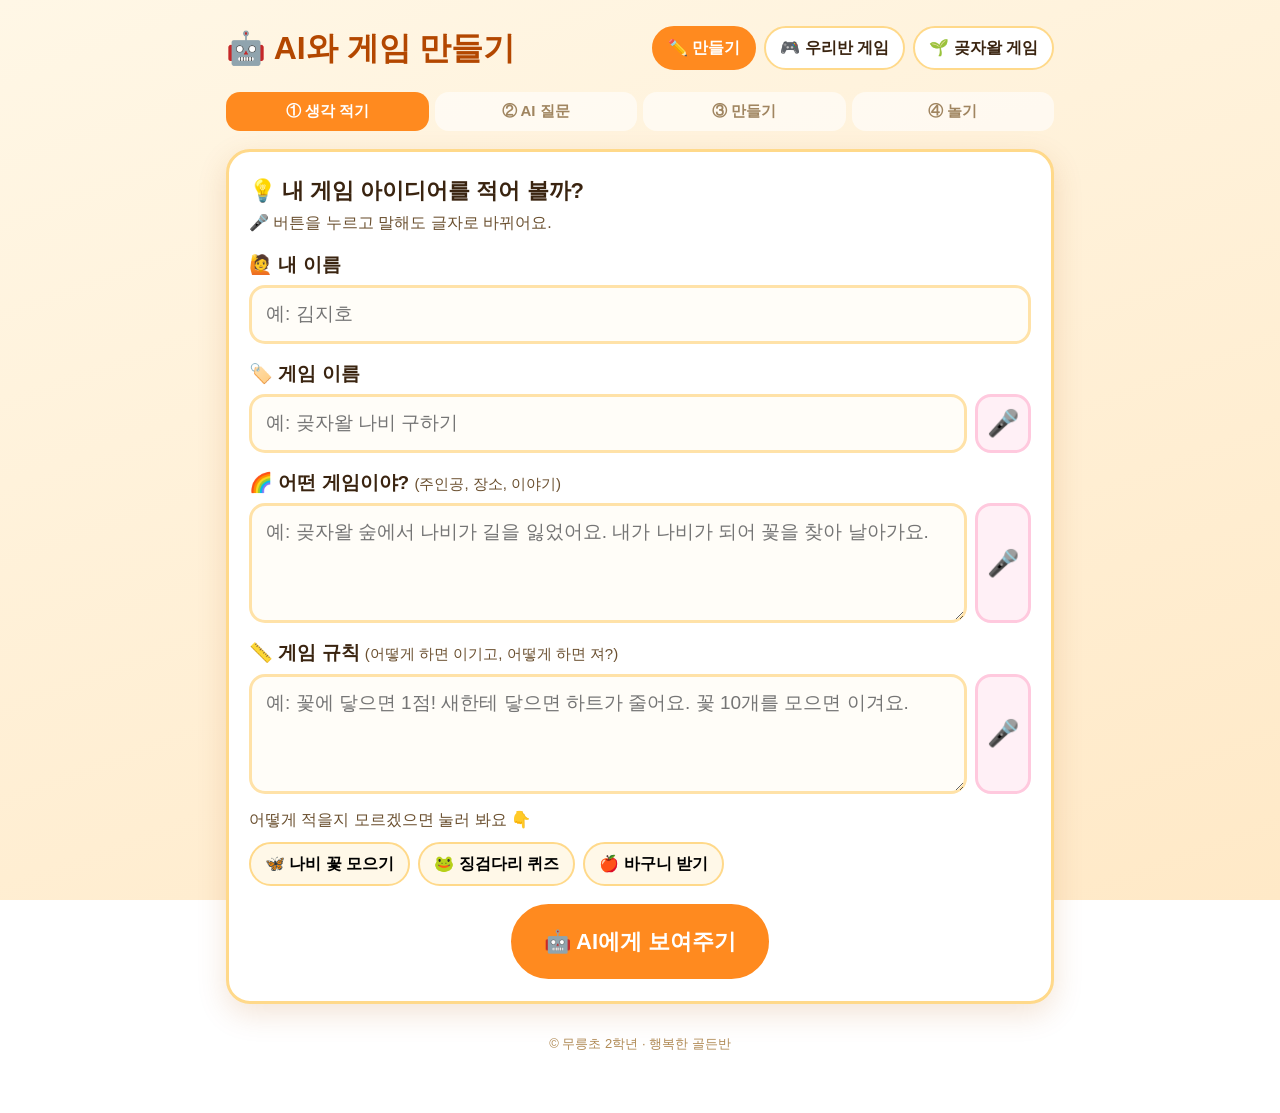
==== game-maker/index.html @ 85fe9eaf "AI와 게임 만들기 사이트 추가 아이들이 컨셉과 규칙을 적으면 AI가 질문하고, 대답을 반영해 HTML 게임을 만들어 주는 페이지. - game-maker/: 만들기(음성 입력, " ====
<!DOCTYPE html>
<html lang="ko">
<head>
<meta charset="UTF-8" />
<meta name="viewport" content="width=device-width, initial-scale=1.0" />
<title>AI와 게임 만들기</title>
<link rel="stylesheet" href="style.css" />
</head>
<body>
<div class="wrap">
  <div class="topbar">
    <a class="brand" href="./">🤖 AI와 게임 만들기</a>
    <nav class="nav">
      <a class="on" href="./">✏️ 만들기</a>
      <a href="gallery.html">🎮 우리반 게임</a>
      <a href="../">🌱 곶자왈 게임</a>
    </nav>
  </div>

  <div class="steps">
    <div class="s on" data-step="1">① 생각 적기</div>
    <div class="s" data-step="2">② AI 질문</div>
    <div class="s" data-step="3">③ 만들기</div>
    <div class="s" data-step="4">④ 놀기</div>
  </div>

  <!-- ① 아이디어 -->
  <section id="step1">
    <div class="card">
      <h2>💡 내 게임 아이디어를 적어 볼까?</h2>
      <p class="hint">🎤 버튼을 누르고 말해도 글자로 바뀌어요.</p>

      <div class="field">
        <label for="author">🙋 내 이름</label>
        <div class="inrow"><input type="text" id="author" maxlength="20" placeholder="예: 김지호" autocomplete="off" /></div>
      </div>
      <div class="field">
        <label for="title">🏷️ 게임 이름</label>
        <div class="inrow">
          <input type="text" id="title" maxlength="40" placeholder="예: 곶자왈 나비 구하기" autocomplete="off" />
          <button class="mic" data-for="title" aria-label="말로 적기">🎤</button>
        </div>
      </div>
      <div class="field">
        <label for="concept">🌈 어떤 게임이야? <span class="sub">(주인공, 장소, 이야기)</span></label>
        <div class="inrow">
          <textarea id="concept" maxlength="1200" placeholder="예: 곶자왈 숲에서 나비가 길을 잃었어요. 내가 나비가 되어 꽃을 찾아 날아가요."></textarea>
          <button class="mic" data-for="concept" aria-label="말로 적기">🎤</button>
        </div>
      </div>
      <div class="field">
        <label for="rules">📏 게임 규칙 <span class="sub">(어떻게 하면 이기고, 어떻게 하면 져?)</span></label>
        <div class="inrow">
          <textarea id="rules" maxlength="1200" placeholder="예: 꽃에 닿으면 1점! 새한테 닿으면 하트가 줄어요. 꽃 10개를 모으면 이겨요."></textarea>
          <button class="mic" data-for="rules" aria-label="말로 적기">🎤</button>
        </div>
      </div>

      <p class="hint" style="margin-top:14px">어떻게 적을지 모르겠으면 눌러 봐요 👇</p>
      <div class="chips" id="examples"></div>

      <div id="err1" class="err hidden"></div>
      <div class="btns center">
        <button class="btn primary big" id="toQuestions">🤖 AI에게 보여주기</button>
      </div>
    </div>
  </section>

  <!-- ② AI 질문 -->
  <section id="step2" class="hidden">
    <div class="card" id="qLoading">
      <div class="making">
        <span class="emoji">🤔</span>
        <div class="msg">AI가 네 게임을 읽고 있어요…</div>
        <p class="hint">궁금한 걸 물어볼 거예요</p>
      </div>
    </div>
    <div class="card hidden" id="qBox">
      <div class="summary"><span class="bot">🤖</span><div id="summary"></div></div>
      <p class="hint">더 멋진 게임을 만들려고 AI가 궁금한 게 있대요. 골라 주거나 직접 적어 줘!</p>
      <div id="questions"></div>
      <div id="err2" class="err hidden"></div>
      <div class="btns">
        <button class="btn" id="back1">⬅️ 다시 적기</button>
        <button class="btn primary big" id="toMake" style="margin-left:auto">✨ 게임 만들기!</button>
      </div>
    </div>
  </section>

  <!-- ③ 만드는 중 -->
  <section id="step3" class="hidden">
    <div class="card">
      <div class="making">
        <span class="emoji" id="makeEmoji">🛠️</span>
        <div class="msg" id="makeMsg">AI가 게임을 만들고 있어요!</div>
        <div class="bar"><i id="makeBar"></i></div>
        <p class="hint" id="makeHint">1~3분쯤 걸려요. 조금만 기다려 줘!</p>
      </div>
      <div id="err3" class="err hidden"></div>
      <div class="btns center hidden" id="retryBox">
        <button class="btn" id="back2">⬅️ 돌아가기</button>
        <button class="btn primary" id="retry">🔄 다시 만들기</button>
      </div>
    </div>
  </section>

  <!-- ④ 놀기 -->
  <section id="step4" class="hidden">
    <div class="card">
      <h2 id="playTitle">🎮 완성!</h2>
      <p class="hint">게임 화면을 한 번 누르고 시작해요.</p>
      <div class="stage" style="margin-top:12px"><iframe id="frame" sandbox="allow-scripts" allow="fullscreen; autoplay" allowfullscreen title="만든 게임"></iframe></div>
      <div class="btns">
        <button class="btn" id="fullscreen">⛶ 크게 보기</button>
        <button class="btn" id="replay">🔁 처음부터</button>
        <button class="btn hidden" id="undo">↩️ 전으로 되돌리기</button>
      </div>
    </div>

    <div class="card">
      <h2>🔧 고치고 싶은 게 있어?</h2>
      <p class="hint">예: "나비가 더 빨리 움직이게 해 줘", "배경을 밤으로 바꿔 줘"</p>
      <div class="inrow" style="margin-top:10px">
        <textarea id="fixText" maxlength="600" style="min-height:80px" placeholder="여기에 적거나 🎤로 말해요"></textarea>
        <button class="mic" data-for="fixText" aria-label="말로 적기">🎤</button>
      </div>
      <div class="btns"><button class="btn purple" id="fix">🪄 AI에게 고쳐 달라고 하기</button></div>
    </div>

    <div class="card">
      <h2>💾 다 만들었어?</h2>
      <div class="btns">
        <button class="btn green big" id="save">🌟 우리반 게임에 올리기</button>
        <button class="btn" id="download">⬇️ 파일로 받기</button>
        <button class="btn" id="newGame">🆕 새 게임 만들기</button>
      </div>
      <div id="saveMsg" class="hidden"></div>
    </div>
  </section>

  <footer>© 무릉초 2학년 · 행복한 골든반</footer>
</div>

<!-- 교실 코드 -->
<div class="modal-bg hidden" id="codeModal">
  <div class="modal">
    <h2>🔑 교실 코드</h2>
    <p class="hint">선생님이 알려준 코드를 적어 주세요.</p>
    <input type="text" id="codeInput" style="margin-top:14px;text-align:center" autocomplete="off" />
    <div id="codeErr" class="err hidden"></div>
    <div class="btns center"><button class="btn primary" id="codeOk">확인</button></div>
  </div>
</div>

<script src="../supabase-config.js"></script>
<script src="api.js"></script>
<script>
(function () {
  var $ = function (id) { return document.getElementById(id); };
  var GM = window.GameMaker;

  // ---------------- 상태 ----------------
  var state = {
    idea: {},          // {author, title, concept, rules}
    questions: [],     // [{question, choices}]
    answers: [],       // ["...", ...]
    html: "",          // 지금 게임
    history: []        // 고치기 전 버전들
  };
  var DRAFT_KEY = "gm_draft";

  // ---------------- 단계 이동 ----------------
  function go(n) {
    [1, 2, 3, 4].forEach(function (i) { $("step" + i).classList.toggle("hidden", i !== n); });
    document.querySelectorAll(".steps .s").forEach(function (el) {
      var s = +el.dataset.step;
      el.classList.toggle("on", s === n);
      el.classList.toggle("done", s < n);
    });
    window.scrollTo({ top: 0, behavior: "smooth" });
  }
  function showErr(id, msg) { var el = $(id); el.textContent = msg; el.classList.toggle("hidden", !msg); }

  // ---------------- 예시 아이디어 ----------------
  var EXAMPLES = [
    { label: "🦋 나비 꽃 모으기", title: "곶자왈 나비의 꽃 여행",
      concept: "곶자왈 숲에 사는 나비가 주인공이에요. 숲 속을 날아다니며 꽃을 찾아요.",
      rules: "꽃에 닿으면 1점! 거미줄에 걸리면 하트가 하나 줄어요. 꽃 10개를 모으면 이겨요. 하트 3개가 다 없어지면 져요." },
    { label: "🐸 징검다리 퀴즈", title: "개구리 징검다리 퀴즈",
      concept: "개구리가 연못을 건너요. 돌마다 곶자왈 퀴즈가 있어요.",
      rules: "문제를 맞히면 다음 돌로 폴짝! 틀리면 물에 퐁당하고 다시 해요. 끝까지 건너면 이겨요." },
    { label: "🍎 바구니 받기", title: "하늘에서 떨어지는 열매",
      concept: "하늘에서 열매가 떨어져요. 나는 바구니를 들고 있어요.",
      rules: "바구니를 좌우로 움직여서 열매를 받아요. 돌멩이를 받으면 안 돼요. 1분 동안 많이 받으면 좋아요." }
  ];
  EXAMPLES.forEach(function (ex) {
    var b = document.createElement("button");
    b.className = "chip"; b.textContent = ex.label;
    b.onclick = function () {
      $("title").value = ex.title; $("concept").value = ex.concept; $("rules").value = ex.rules; saveDraft();
    };
    $("examples").appendChild(b);
  });

  // ---------------- 임시 저장 (이 기기에만) ----------------
  function saveDraft() {
    try {
      localStorage.setItem(DRAFT_KEY, JSON.stringify({
        author: $("author").value, title: $("title").value, concept: $("concept").value, rules: $("rules").value
      }));
    } catch (e) {}
  }
  try {
    var d = JSON.parse(localStorage.getItem(DRAFT_KEY) || "{}");
    ["author", "title", "concept", "rules"].forEach(function (k) { if (d[k]) $(k).value = d[k]; });
  } catch (e) {}
  ["author", "title", "concept", "rules"].forEach(function (k) { $(k).addEventListener("input", saveDraft); });

  // ---------------- 말로 적기 (음성 인식) ----------------
  var SR = window.SpeechRecognition || window.webkitSpeechRecognition;
  var listening = null;
  document.querySelectorAll(".mic").forEach(function (btn) {
    if (!SR) { btn.classList.add("hidden"); return; }
    btn.onclick = function () {
      if (listening) { listening.stop(); return; }
      var target = $(btn.dataset.for);
      var rec = new SR();
      rec.lang = "ko-KR"; rec.interimResults = true; rec.continuous = false;
      var before = target.value ? target.value.replace(/\s*$/, " ") : "";
      rec.onresult = function (ev) {
        var t = "";
        for (var i = 0; i < ev.results.length; i++) t += ev.results[i][0].transcript;
        target.value = before + t;
        target.dispatchEvent(new Event("input"));
      };
      rec.onend = function () { btn.classList.remove("listening"); listening = null; };
      rec.onerror = rec.onend;
      listening = rec; btn.classList.add("listening");
      try { rec.start(); } catch (e) { rec.onend(); }
    };
  });

  // ---------------- 교실 코드 ----------------
  function askCode() {
    return new Promise(function (resolve) {
      $("codeModal").classList.remove("hidden");
      $("codeInput").value = GM.getCode();
      $("codeInput").focus();
      showErr("codeErr", "");
      $("codeOk").onclick = async function () {
        var c = $("codeInput").value.trim();
        if (!c) return;
        GM.setCode(c);
        $("codeOk").disabled = true;
        try {
          await GM.postJson("check");
          $("codeModal").classList.add("hidden");
          resolve(true);
        } catch (e) {
          showErr("codeErr", GM.friendlyError(e));
        } finally { $("codeOk").disabled = false; }
      };
    });
  }
  $("codeInput").addEventListener("keydown", function (e) { if (e.key === "Enter") $("codeOk").click(); });

  // 교실 코드가 틀리면 물어보고 한 번 더 시도
  async function withCode(fn) {
    try { return await fn(); }
    catch (e) {
      if (e.code !== "wrong_code") throw e;
      await askCode();
      return await fn();
    }
  }

  // ---------------- ① → ② 질문 받기 ----------------
  $("toQuestions").onclick = async function () {
    var idea = {
      author: $("author").value.trim(), title: $("title").value.trim(),
      concept: $("concept").value.trim(), rules: $("rules").value.trim()
    };
    if (!idea.author) return showErr("err1", "🙋 내 이름을 적어 줘!");
    if (!idea.concept && !idea.rules) return showErr("err1", "🌈 어떤 게임인지 조금만 적어 줘!");
    showErr("err1", "");
    state.idea = idea;
    go(2);
    $("qLoading").classList.remove("hidden"); $("qBox").classList.add("hidden");
    try {
      var data = await withCode(function () { return GM.postJson("questions", { idea: idea }); });
      state.questions = data.questions || [];
      state.answers = state.questions.map(function () { return ""; });
      renderQuestions(data.summary || "");
    } catch (e) {
      go(1);
      showErr("err1", GM.friendlyError(e));
    }
  };

  function renderQuestions(summary) {
    $("summary").textContent = summary;
    var box = $("questions"); box.innerHTML = "";
    state.questions.forEach(function (q, qi) {
      var wrap = document.createElement("div"); wrap.className = "q";
      var t = document.createElement("div"); t.className = "qt"; t.textContent = q.question;
      var ch = document.createElement("div"); ch.className = "choices";
      var input = document.createElement("input");
      input.type = "text"; input.placeholder = "✍️ 직접 적기"; input.maxLength = 200;
      q.choices.forEach(function (c) {
        var b = document.createElement("button"); b.className = "choice"; b.textContent = c;
        b.onclick = function () {
          ch.querySelectorAll(".choice").forEach(function (x) { x.classList.remove("on"); });
          b.classList.add("on"); input.value = ""; state.answers[qi] = c;
        };
        ch.appendChild(b);
      });
      input.oninput = function () {
        ch.querySelectorAll(".choice").forEach(function (x) { x.classList.remove("on"); });
        state.answers[qi] = input.value.trim();
      };
      wrap.appendChild(t); wrap.appendChild(ch); wrap.appendChild(input);
      box.appendChild(wrap);
    });
    $("qLoading").classList.add("hidden"); $("qBox").classList.remove("hidden");
  }

  $("back1").onclick = function () { go(1); };

  // ---------------- ② → ③ 게임 만들기 ----------------
  var MAKE_MSGS = [
    ["🛠️", "AI가 게임을 만들고 있어요!"], ["🎨", "예쁜 색을 칠하는 중…"], ["🦋", "주인공을 그리는 중…"],
    ["📏", "네가 정한 규칙을 넣는 중…"], ["✨", "반짝이 효과를 넣는 중…"], ["🧪", "잘 되는지 확인하는 중…"]
  ];
  var EXPECTED = 16000; // 대략적인 게임 코드 길이 (진행 막대용)

  function setProgress(len, base) {
    var p = Math.min(96, (base || 0) + (len / EXPECTED) * 100);
    $("makeBar").style.width = p + "%";
    var m = MAKE_MSGS[Math.min(MAKE_MSGS.length - 1, Math.floor(p / (100 / MAKE_MSGS.length)))];
    $("makeEmoji").textContent = m[0]; $("makeMsg").textContent = m[1];
  }

  // 스트림으로 HTML을 받고, 중간에 끊기면 최대 2번 이어서 받기
  async function streamGame(action, payload) {
    var raw = await withCode(function () {
      return GM.postStream(action, payload, function (t) { setProgress(t.length); });
    });
    var html = GM.cleanHtml(raw);
    for (var i = 0; i < 2 && !GM.isComplete(html); i++) {
      $("makeHint").textContent = "거의 다 됐어요! 마무리하는 중…";
      var start = html.length;
      var more = await GM.postStream("continue", { idea: state.idea, partial: html }, function (t) { setProgress(start + t.length); });
      html = GM.cleanHtml(html + GM.stripFence(more));
    }
    if (!/<html/i.test(html)) throw { code: "server_error" };
    return html;
  }

  async function make() {
    go(3);
    $("retryBox").classList.add("hidden"); showErr("err3", "");
    $("makeHint").textContent = "1~3분쯤 걸려요. 조금만 기다려 줘!";
    setProgress(0);
    var answers = state.questions.map(function (q, i) {
      return { question: q.question, answer: state.answers[i] || "AI가 알아서 정해 줘" };
    });
    try {
      var html = await streamGame("generate", { idea: state.idea, answers: answers });
      state.history = [];
      showGame(html);
    } catch (e) {
      showErr("err3", GM.friendlyError(e));
      $("retryBox").classList.remove("hidden");
      $("retry").classList.remove("hidden");
    }
  }
  $("toMake").onclick = make;
  $("retry").onclick = make;
  $("back2").onclick = function () { go(state.html ? 4 : 2); };

  // ---------------- ④ 놀기 ----------------
  function showGame(html) {
    state.html = html;
    $("playTitle").textContent = "🎮 " + (state.idea.title || "내 게임");
    $("frame").srcdoc = html;
    $("undo").classList.toggle("hidden", state.history.length === 0);
    $("saveMsg").className = "hidden";
    go(4);
  }
  $("replay").onclick = function () { $("frame").srcdoc = state.html; };
  $("fullscreen").onclick = function () {
    var f = $("frame");
    (f.requestFullscreen || f.webkitRequestFullscreen || function () {}).call(f);
  };
  $("undo").onclick = function () {
    if (!state.history.length) return;
    var prev = state.history.pop();
    state.html = prev; $("frame").srcdoc = prev;
    $("undo").classList.toggle("hidden", state.history.length === 0);
  };

  $("fix").onclick = async function () {
    var request = $("fixText").value.trim();
    if (!request) { $("fixText").focus(); return; }
    var before = state.html;
    go(3);
    $("retryBox").classList.add("hidden"); showErr("err3", "");
    $("makeHint").textContent = "고치는 중이에요. 1~2분만 기다려 줘!";
    setProgress(0);
    try {
      var html = await streamGame("revise", { idea: state.idea, html: before, request: request });
      state.history.push(before);
      $("fixText").value = "";
      showGame(html);
    } catch (e) {
      showErr("err3", GM.friendlyError(e));
      $("retryBox").classList.remove("hidden");
      $("retry").classList.add("hidden"); // 고치기 실패 → '돌아가기'로 원래 게임에 돌아감
    }
  };

  $("save").onclick = async function () {
    $("save").disabled = true;
    try {
      var r = await withCode(function () { return GM.postJson("save", { idea: state.idea, html: state.html }); });
      var el = $("saveMsg");
      el.className = "ok";
      el.innerHTML = "";
      el.appendChild(document.createTextNode("🎉 우리반 게임에 올렸어요! "));
      var a = document.createElement("a");
      a.href = "play.html?id=" + encodeURIComponent(r.id); a.textContent = "친구들이 볼 수 있는 링크 열기";
      el.appendChild(a);
    } catch (e) {
      $("saveMsg").className = "err"; $("saveMsg").textContent = GM.friendlyError(e);
      $("save").disabled = false;
    }
  };
  $("download").onclick = function () {
    var blob = new Blob([state.html], { type: "text/html" });
    var a = document.createElement("a");
    a.href = URL.createObjectURL(blob);
    a.download = (state.idea.title || "my-game").replace(/[\\/:*?"<>|]/g, "") + ".html";
    a.click();
    setTimeout(function () { URL.revokeObjectURL(a.href); }, 1000);
  };
  $("newGame").onclick = function () {
    ["title", "concept", "rules"].forEach(function (k) { $(k).value = ""; });
    saveDraft();
    state = { idea: {}, questions: [], answers: [], html: "", history: [] };
    $("save").disabled = false;
    go(1);
  };

  if (!GM.configured) showErr("err1", "선생님: supabase-config.js 설정이 필요해요.");
})();
</script>
</body>
</html>
---- game-maker/style.css ----
/* AI 게임 만들기 공용 스타일 (곶자왈 게임 목록과 같은 따뜻한 색) */
:root {
  --bg1: #fff7e6; --bg2: #ffe9c7;
  --ink: #3a2410; --ink-soft: #6b5030; --ink-faint: #a08560;
  --accent: #b34700; --accent-2: #ff8a1f;
  --card: #ffffff; --line: #ffd98a;
  --green: #2f9e44; --blue: #1c7ed6; --pink: #e64980; --purple: #7048e8;
  --shadow: 0 10px 30px rgba(180, 90, 0, 0.16);
}
* { box-sizing: border-box; margin: 0; padding: 0; }
html { -webkit-text-size-adjust: 100%; }
body {
  min-height: 100vh;
  font-family: "Apple SD Gothic Neo", "Malgun Gothic", "Noto Sans KR", sans-serif;
  background: linear-gradient(160deg, var(--bg1), var(--bg2)) fixed;
  color: var(--ink);
  font-size: 18px;
  line-height: 1.5;
}
a { color: inherit; }
button { font: inherit; cursor: pointer; border: 0; }
textarea, input { font: inherit; color: inherit; }

.wrap { max-width: 860px; margin: 0 auto; padding: 24px 16px 60px; }

.topbar {
  display: flex; align-items: center; justify-content: space-between; gap: 12px;
  flex-wrap: wrap; margin-bottom: 20px;
}
.brand { font-size: clamp(22px, 5vw, 32px); font-weight: 800; color: var(--accent); text-decoration: none; }
.nav { display: flex; gap: 8px; flex-wrap: wrap; }
.nav a {
  text-decoration: none; background: #fff; border: 2px solid var(--line);
  padding: 8px 14px; border-radius: 999px; font-size: 16px; font-weight: 700;
}
.nav a.on { background: var(--accent-2); border-color: var(--accent-2); color: #fff; }

.card {
  background: var(--card); border-radius: 24px; border: 3px solid var(--line);
  box-shadow: var(--shadow); padding: 22px 20px; margin-bottom: 18px;
}
.card h2 { font-size: 22px; margin-bottom: 4px; }
.hint { color: var(--ink-soft); font-size: 16px; }

/* 단계 표시 */
.steps { display: flex; gap: 6px; margin-bottom: 18px; }
.steps .s {
  flex: 1; text-align: center; padding: 8px 4px; border-radius: 14px;
  background: rgba(255, 255, 255, .6); color: var(--ink-faint); font-weight: 700; font-size: 15px;
}
.steps .s.on { background: var(--accent-2); color: #fff; }
.steps .s.done { background: #ffe0b3; color: var(--accent); }

/* 입력 */
.field { margin-top: 16px; }
.field label { display: block; font-weight: 800; font-size: 19px; margin-bottom: 6px; }
.field .sub { font-weight: 400; color: var(--ink-soft); font-size: 15px; }
.inrow { display: flex; gap: 8px; align-items: stretch; }
.inrow > input, .inrow > textarea { flex: 1; min-width: 0; }
input[type=text], textarea {
  width: 100%; border: 3px solid #ffe2a8; border-radius: 16px; padding: 12px 14px;
  background: #fffdf8; font-size: 19px; outline: none; transition: border-color .15s;
}
input[type=text]:focus, textarea:focus { border-color: var(--accent-2); }
textarea { min-height: 120px; resize: vertical; }

.mic {
  flex: none; width: 56px; border-radius: 16px; background: #fff0f6; border: 3px solid #ffc9de;
  font-size: 26px; display: flex; align-items: center; justify-content: center;
}
.mic.listening { background: var(--pink); border-color: var(--pink); animation: pulse 1s infinite; }
@keyframes pulse { 50% { transform: scale(1.08); } }

/* 버튼 */
.btn {
  display: inline-flex; align-items: center; justify-content: center; gap: 8px;
  padding: 14px 22px; border-radius: 999px; font-weight: 800; font-size: 19px;
  background: #fff; border: 3px solid var(--line); color: var(--ink);
  transition: transform .1s, filter .1s; text-decoration: none;
}
.btn:active { transform: scale(.97); }
.btn.big { padding: 18px 30px; font-size: 22px; }
.btn.primary { background: var(--accent-2); border-color: var(--accent-2); color: #fff; }
.btn.green { background: var(--green); border-color: var(--green); color: #fff; }
.btn.blue { background: var(--blue); border-color: var(--blue); color: #fff; }
.btn.purple { background: var(--purple); border-color: var(--purple); color: #fff; }
.btn:disabled { filter: grayscale(.7) opacity(.6); cursor: default; }
.btns { display: flex; gap: 10px; flex-wrap: wrap; margin-top: 18px; }
.btns.center { justify-content: center; }

.chips { display: flex; gap: 8px; flex-wrap: wrap; margin-top: 10px; }
.chip {
  background: #fff8e8; border: 2px solid var(--line); padding: 8px 14px; border-radius: 999px;
  font-size: 16px; font-weight: 700;
}

/* AI 질문 */
.summary {
  background: #f3f0ff; border: 3px solid #d0bfff; border-radius: 20px; padding: 14px 16px;
  display: flex; gap: 12px; align-items: flex-start; margin-bottom: 8px;
}
.summary .bot { font-size: 36px; line-height: 1; }
.q { margin-top: 18px; padding-top: 16px; border-top: 2px dashed #ffe2a8; }
.q:first-of-type { border-top: 0; padding-top: 0; }
.q .qt { font-weight: 800; font-size: 20px; margin-bottom: 10px; }
.choices { display: flex; gap: 8px; flex-wrap: wrap; margin-bottom: 8px; }
.choice {
  background: #fff; border: 3px solid #ffe2a8; padding: 10px 16px; border-radius: 16px;
  font-size: 18px; font-weight: 700;
}
.choice.on { background: var(--accent-2); border-color: var(--accent-2); color: #fff; }

/* 만드는 중 */
.making { text-align: center; padding: 30px 10px; }
.making .emoji { font-size: 64px; display: inline-block; animation: bob 1.2s ease-in-out infinite; }
@keyframes bob { 50% { transform: translateY(-10px) rotate(6deg); } }
.making .msg { font-size: 21px; font-weight: 800; margin-top: 12px; }
.bar { height: 22px; background: #ffeccc; border-radius: 999px; overflow: hidden; margin: 18px auto 8px; max-width: 520px; }
.bar > i {
  display: block; height: 100%; width: 0; border-radius: 999px;
  background: linear-gradient(90deg, #ffb45e, var(--accent-2), #ff6b6b); transition: width .4s;
}

/* 게임 화면 */
.stage {
  position: relative; width: 100%; aspect-ratio: 4 / 3; max-height: 78vh;
  background: #222; border-radius: 20px; overflow: hidden; border: 4px solid var(--line);
}
.stage iframe { width: 100%; height: 100%; border: 0; display: block; background: #fff; }

.err {
  background: #fff5f5; border: 3px solid #ffc9c9; color: #c92a2a; border-radius: 16px;
  padding: 12px 14px; margin-top: 14px; font-weight: 700;
}
.ok {
  background: #ebfbee; border: 3px solid #b2f2bb; color: #2b8a3e; border-radius: 16px;
  padding: 12px 14px; margin-top: 14px; font-weight: 700;
}
.hidden { display: none !important; }

/* 갤러리 */
.grid { display: grid; grid-template-columns: repeat(auto-fill, minmax(230px, 1fr)); gap: 16px; }
.gcard {
  background: #fff; border-radius: 20px; border: 3px solid var(--line); box-shadow: var(--shadow);
  text-decoration: none; overflow: hidden; display: flex; flex-direction: column; transition: transform .12s;
}
.gcard:hover { transform: translateY(-4px); }
.gcard .thumb {
  height: 110px; display: flex; align-items: center; justify-content: center; font-size: 52px;
}
.gcard .body { padding: 12px 14px 16px; }
.gcard h3 { font-size: 19px; margin-bottom: 2px; }
.gcard .by { color: var(--accent); font-weight: 700; font-size: 15px; }
.gcard p { color: var(--ink-soft); font-size: 14px; margin-top: 6px;
  display: -webkit-box; -webkit-line-clamp: 2; -webkit-box-orient: vertical; overflow: hidden; }

/* 교실 코드 */
.modal-bg {
  position: fixed; inset: 0; background: rgba(58, 36, 16, .45); display: flex;
  align-items: center; justify-content: center; padding: 16px; z-index: 50;
}
.modal { background: #fff; border-radius: 24px; padding: 24px 20px; width: 100%; max-width: 420px; text-align: center; }
.modal h2 { font-size: 24px; margin-bottom: 6px; }

footer { text-align: center; margin-top: 30px; color: #b08a55; font-size: 13px; }

@media (max-width: 520px) {
  body { font-size: 17px; }
  .card { padding: 18px 14px; border-radius: 20px; }
  .steps .s { font-size: 13px; }
  .btn.big { width: 100%; }
}
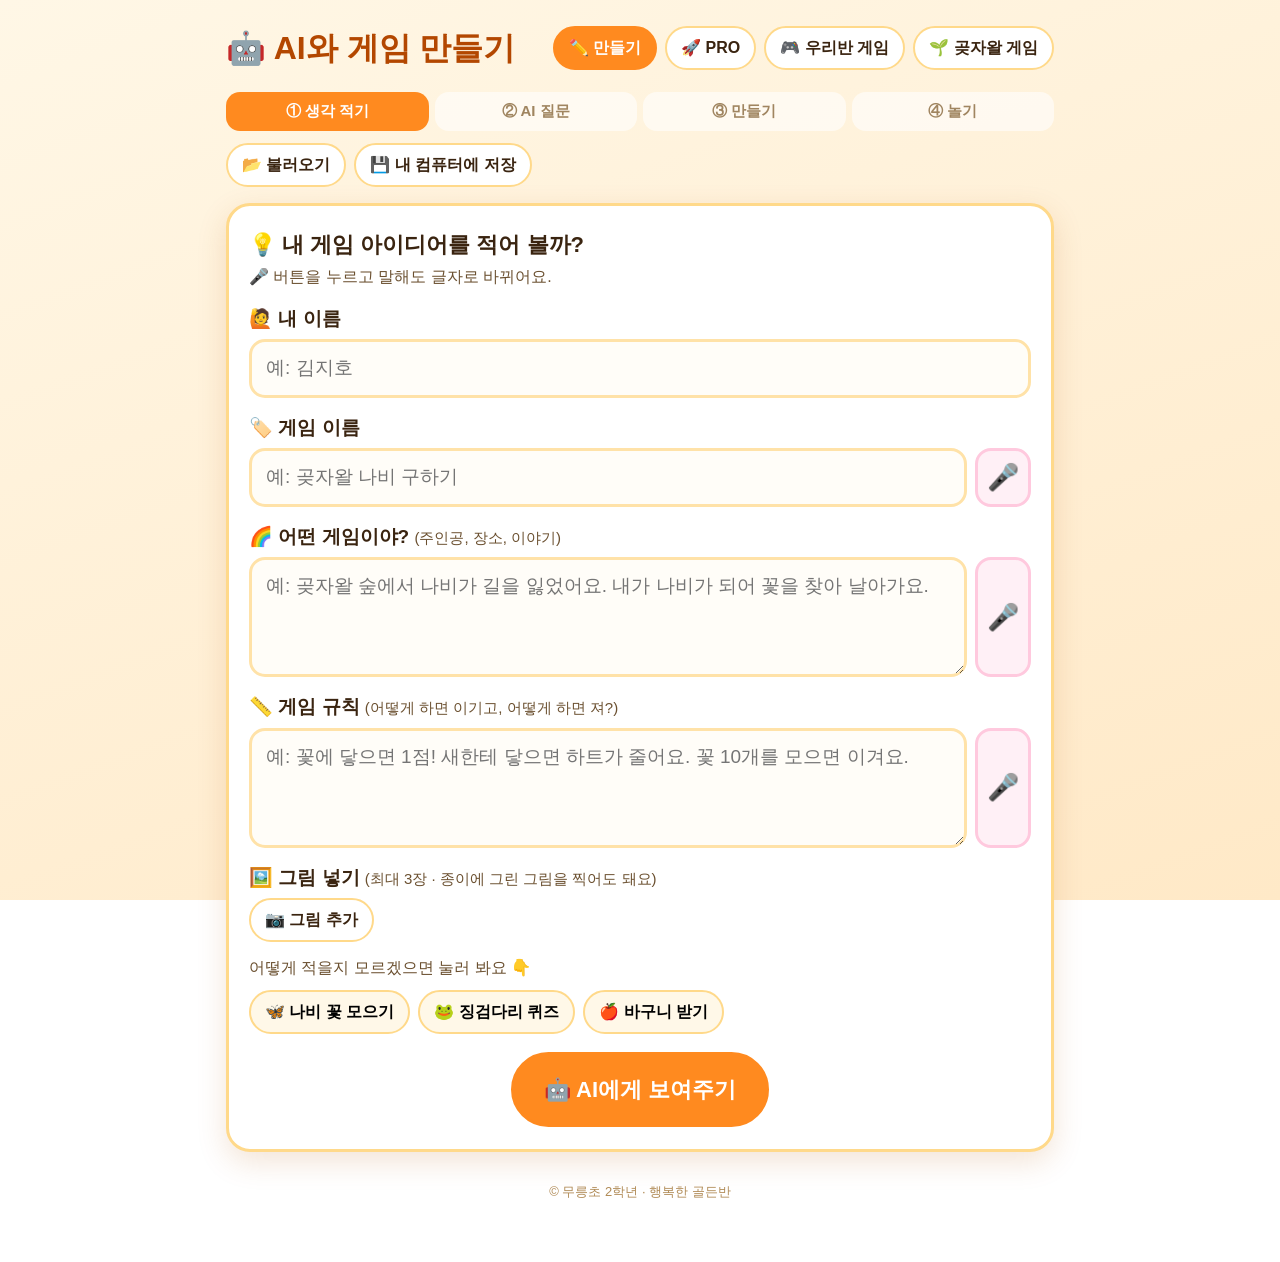
==== commit 35618787: "game-maker: 그림 넣기, 저장/불러오기, 갤러리 게임 고치기, PRO(Opus) 추가 - 그림 최대 3장(카메라 가능, 흰 배경 지우기) → AI가 보고 게임에 "__IM" ====
--- a/game-maker/index.html
+++ b/game-maker/index.html
@@ -6,453 +6,11 @@
 <title>AI와 게임 만들기</title>
 <link rel="stylesheet" href="style.css" />
 </head>
-<body>
-<div class="wrap">
-  <div class="topbar">
-    <a class="brand" href="./">🤖 AI와 게임 만들기</a>
-    <nav class="nav">
-      <a class="on" href="./">✏️ 만들기</a>
-      <a href="gallery.html">🎮 우리반 게임</a>
-      <a href="../">🌱 곶자왈 게임</a>
-    </nav>
-  </div>
-
-  <div class="steps">
-    <div class="s on" data-step="1">① 생각 적기</div>
-    <div class="s" data-step="2">② AI 질문</div>
-    <div class="s" data-step="3">③ 만들기</div>
-    <div class="s" data-step="4">④ 놀기</div>
-  </div>
-
-  <!-- ① 아이디어 -->
-  <section id="step1">
-    <div class="card">
-      <h2>💡 내 게임 아이디어를 적어 볼까?</h2>
-      <p class="hint">🎤 버튼을 누르고 말해도 글자로 바뀌어요.</p>
-
-      <div class="field">
-        <label for="author">🙋 내 이름</label>
-        <div class="inrow"><input type="text" id="author" maxlength="20" placeholder="예: 김지호" autocomplete="off" /></div>
-      </div>
-      <div class="field">
-        <label for="title">🏷️ 게임 이름</label>
-        <div class="inrow">
-          <input type="text" id="title" maxlength="40" placeholder="예: 곶자왈 나비 구하기" autocomplete="off" />
-          <button class="mic" data-for="title" aria-label="말로 적기">🎤</button>
-        </div>
-      </div>
-      <div class="field">
-        <label for="concept">🌈 어떤 게임이야? <span class="sub">(주인공, 장소, 이야기)</span></label>
-        <div class="inrow">
-          <textarea id="concept" maxlength="1200" placeholder="예: 곶자왈 숲에서 나비가 길을 잃었어요. 내가 나비가 되어 꽃을 찾아 날아가요."></textarea>
-          <button class="mic" data-for="concept" aria-label="말로 적기">🎤</button>
-        </div>
-      </div>
-      <div class="field">
-        <label for="rules">📏 게임 규칙 <span class="sub">(어떻게 하면 이기고, 어떻게 하면 져?)</span></label>
-        <div class="inrow">
-          <textarea id="rules" maxlength="1200" placeholder="예: 꽃에 닿으면 1점! 새한테 닿으면 하트가 줄어요. 꽃 10개를 모으면 이겨요."></textarea>
-          <button class="mic" data-for="rules" aria-label="말로 적기">🎤</button>
-        </div>
-      </div>
-
-      <p class="hint" style="margin-top:14px">어떻게 적을지 모르겠으면 눌러 봐요 👇</p>
-      <div class="chips" id="examples"></div>
-
-      <div id="err1" class="err hidden"></div>
-      <div class="btns center">
-        <button class="btn primary big" id="toQuestions">🤖 AI에게 보여주기</button>
-      </div>
-    </div>
-  </section>
-
-  <!-- ② AI 질문 -->
-  <section id="step2" class="hidden">
-    <div class="card" id="qLoading">
-      <div class="making">
-        <span class="emoji">🤔</span>
-        <div class="msg">AI가 네 게임을 읽고 있어요…</div>
-        <p class="hint">궁금한 걸 물어볼 거예요</p>
-      </div>
-    </div>
-    <div class="card hidden" id="qBox">
-      <div class="summary"><span class="bot">🤖</span><div id="summary"></div></div>
-      <p class="hint">더 멋진 게임을 만들려고 AI가 궁금한 게 있대요. 골라 주거나 직접 적어 줘!</p>
-      <div id="questions"></div>
-      <div id="err2" class="err hidden"></div>
-      <div class="btns">
-        <button class="btn" id="back1">⬅️ 다시 적기</button>
-        <button class="btn primary big" id="toMake" style="margin-left:auto">✨ 게임 만들기!</button>
-      </div>
-    </div>
-  </section>
-
-  <!-- ③ 만드는 중 -->
-  <section id="step3" class="hidden">
-    <div class="card">
-      <div class="making">
-        <span class="emoji" id="makeEmoji">🛠️</span>
-        <div class="msg" id="makeMsg">AI가 게임을 만들고 있어요!</div>
-        <div class="bar"><i id="makeBar"></i></div>
-        <p class="hint" id="makeHint">1~3분쯤 걸려요. 조금만 기다려 줘!</p>
-      </div>
-      <div id="err3" class="err hidden"></div>
-      <div class="btns center hidden" id="retryBox">
-        <button class="btn" id="back2">⬅️ 돌아가기</button>
-        <button class="btn primary" id="retry">🔄 다시 만들기</button>
-      </div>
-    </div>
-  </section>
-
-  <!-- ④ 놀기 -->
-  <section id="step4" class="hidden">
-    <div class="card">
-      <h2 id="playTitle">🎮 완성!</h2>
-      <p class="hint">게임 화면을 한 번 누르고 시작해요.</p>
-      <div class="stage" style="margin-top:12px"><iframe id="frame" sandbox="allow-scripts" allow="fullscreen; autoplay" allowfullscreen title="만든 게임"></iframe></div>
-      <div class="btns">
-        <button class="btn" id="fullscreen">⛶ 크게 보기</button>
-        <button class="btn" id="replay">🔁 처음부터</button>
-        <button class="btn hidden" id="undo">↩️ 전으로 되돌리기</button>
-      </div>
-    </div>
-
-    <div class="card">
-      <h2>🔧 고치고 싶은 게 있어?</h2>
-      <p class="hint">예: "나비가 더 빨리 움직이게 해 줘", "배경을 밤으로 바꿔 줘"</p>
-      <div class="inrow" style="margin-top:10px">
-        <textarea id="fixText" maxlength="600" style="min-height:80px" placeholder="여기에 적거나 🎤로 말해요"></textarea>
-        <button class="mic" data-for="fixText" aria-label="말로 적기">🎤</button>
-      </div>
-      <div class="btns"><button class="btn purple" id="fix">🪄 AI에게 고쳐 달라고 하기</button></div>
-    </div>
-
-    <div class="card">
-      <h2>💾 다 만들었어?</h2>
-      <div class="btns">
-        <button class="btn green big" id="save">🌟 우리반 게임에 올리기</button>
-        <button class="btn" id="download">⬇️ 파일로 받기</button>
-        <button class="btn" id="newGame">🆕 새 게임 만들기</button>
-      </div>
-      <div id="saveMsg" class="hidden"></div>
-    </div>
-  </section>
-
-  <footer>© 무릉초 2학년 · 행복한 골든반</footer>
-</div>
-
-<!-- 교실 코드 -->
-<div class="modal-bg hidden" id="codeModal">
-  <div class="modal">
-    <h2>🔑 교실 코드</h2>
-    <p class="hint">선생님이 알려준 코드를 적어 주세요.</p>
-    <input type="text" id="codeInput" style="margin-top:14px;text-align:center" autocomplete="off" />
-    <div id="codeErr" class="err hidden"></div>
-    <div class="btns center"><button class="btn primary" id="codeOk">확인</button></div>
-  </div>
-</div>
-
+<body data-mode="basic">
+<div class="wrap" id="app"></div>
+<div id="modals"></div>
 <script src="../supabase-config.js"></script>
 <script src="api.js"></script>
-<script>
-(function () {
-  var $ = function (id) { return document.getElementById(id); };
-  var GM = window.GameMaker;
-
-  // ---------------- 상태 ----------------
-  var state = {
-    idea: {},          // {author, title, concept, rules}
-    questions: [],     // [{question, choices}]
-    answers: [],       // ["...", ...]
-    html: "",          // 지금 게임
-    history: []        // 고치기 전 버전들
-  };
-  var DRAFT_KEY = "gm_draft";
-
-  // ---------------- 단계 이동 ----------------
-  function go(n) {
-    [1, 2, 3, 4].forEach(function (i) { $("step" + i).classList.toggle("hidden", i !== n); });
-    document.querySelectorAll(".steps .s").forEach(function (el) {
-      var s = +el.dataset.step;
-      el.classList.toggle("on", s === n);
-      el.classList.toggle("done", s < n);
-    });
-    window.scrollTo({ top: 0, behavior: "smooth" });
-  }
-  function showErr(id, msg) { var el = $(id); el.textContent = msg; el.classList.toggle("hidden", !msg); }
-
-  // ---------------- 예시 아이디어 ----------------
-  var EXAMPLES = [
-    { label: "🦋 나비 꽃 모으기", title: "곶자왈 나비의 꽃 여행",
-      concept: "곶자왈 숲에 사는 나비가 주인공이에요. 숲 속을 날아다니며 꽃을 찾아요.",
-      rules: "꽃에 닿으면 1점! 거미줄에 걸리면 하트가 하나 줄어요. 꽃 10개를 모으면 이겨요. 하트 3개가 다 없어지면 져요." },
-    { label: "🐸 징검다리 퀴즈", title: "개구리 징검다리 퀴즈",
-      concept: "개구리가 연못을 건너요. 돌마다 곶자왈 퀴즈가 있어요.",
-      rules: "문제를 맞히면 다음 돌로 폴짝! 틀리면 물에 퐁당하고 다시 해요. 끝까지 건너면 이겨요." },
-    { label: "🍎 바구니 받기", title: "하늘에서 떨어지는 열매",
-      concept: "하늘에서 열매가 떨어져요. 나는 바구니를 들고 있어요.",
-      rules: "바구니를 좌우로 움직여서 열매를 받아요. 돌멩이를 받으면 안 돼요. 1분 동안 많이 받으면 좋아요." }
-  ];
-  EXAMPLES.forEach(function (ex) {
-    var b = document.createElement("button");
-    b.className = "chip"; b.textContent = ex.label;
-    b.onclick = function () {
-      $("title").value = ex.title; $("concept").value = ex.concept; $("rules").value = ex.rules; saveDraft();
-    };
-    $("examples").appendChild(b);
-  });
-
-  // ---------------- 임시 저장 (이 기기에만) ----------------
-  function saveDraft() {
-    try {
-      localStorage.setItem(DRAFT_KEY, JSON.stringify({
-        author: $("author").value, title: $("title").value, concept: $("concept").value, rules: $("rules").value
-      }));
-    } catch (e) {}
-  }
-  try {
-    var d = JSON.parse(localStorage.getItem(DRAFT_KEY) || "{}");
-    ["author", "title", "concept", "rules"].forEach(function (k) { if (d[k]) $(k).value = d[k]; });
-  } catch (e) {}
-  ["author", "title", "concept", "rules"].forEach(function (k) { $(k).addEventListener("input", saveDraft); });
-
-  // ---------------- 말로 적기 (음성 인식) ----------------
-  var SR = window.SpeechRecognition || window.webkitSpeechRecognition;
-  var listening = null;
-  document.querySelectorAll(".mic").forEach(function (btn) {
-    if (!SR) { btn.classList.add("hidden"); return; }
-    btn.onclick = function () {
-      if (listening) { listening.stop(); return; }
-      var target = $(btn.dataset.for);
-      var rec = new SR();
-      rec.lang = "ko-KR"; rec.interimResults = true; rec.continuous = false;
-      var before = target.value ? target.value.replace(/\s*$/, " ") : "";
-      rec.onresult = function (ev) {
-        var t = "";
-        for (var i = 0; i < ev.results.length; i++) t += ev.results[i][0].transcript;
-        target.value = before + t;
-        target.dispatchEvent(new Event("input"));
-      };
-      rec.onend = function () { btn.classList.remove("listening"); listening = null; };
-      rec.onerror = rec.onend;
-      listening = rec; btn.classList.add("listening");
-      try { rec.start(); } catch (e) { rec.onend(); }
-    };
-  });
-
-  // ---------------- 교실 코드 ----------------
-  function askCode() {
-    return new Promise(function (resolve) {
-      $("codeModal").classList.remove("hidden");
-      $("codeInput").value = GM.getCode();
-      $("codeInput").focus();
-      showErr("codeErr", "");
-      $("codeOk").onclick = async function () {
-        var c = $("codeInput").value.trim();
-        if (!c) return;
-        GM.setCode(c);
-        $("codeOk").disabled = true;
-        try {
-          await GM.postJson("check");
-          $("codeModal").classList.add("hidden");
-          resolve(true);
-        } catch (e) {
-          showErr("codeErr", GM.friendlyError(e));
-        } finally { $("codeOk").disabled = false; }
-      };
-    });
-  }
-  $("codeInput").addEventListener("keydown", function (e) { if (e.key === "Enter") $("codeOk").click(); });
-
-  // 교실 코드가 틀리면 물어보고 한 번 더 시도
-  async function withCode(fn) {
-    try { return await fn(); }
-    catch (e) {
-      if (e.code !== "wrong_code") throw e;
-      await askCode();
-      return await fn();
-    }
-  }
-
-  // ---------------- ① → ② 질문 받기 ----------------
-  $("toQuestions").onclick = async function () {
-    var idea = {
-      author: $("author").value.trim(), title: $("title").value.trim(),
-      concept: $("concept").value.trim(), rules: $("rules").value.trim()
-    };
-    if (!idea.author) return showErr("err1", "🙋 내 이름을 적어 줘!");
-    if (!idea.concept && !idea.rules) return showErr("err1", "🌈 어떤 게임인지 조금만 적어 줘!");
-    showErr("err1", "");
-    state.idea = idea;
-    go(2);
-    $("qLoading").classList.remove("hidden"); $("qBox").classList.add("hidden");
-    try {
-      var data = await withCode(function () { return GM.postJson("questions", { idea: idea }); });
-      state.questions = data.questions || [];
-      state.answers = state.questions.map(function () { return ""; });
-      renderQuestions(data.summary || "");
-    } catch (e) {
-      go(1);
-      showErr("err1", GM.friendlyError(e));
-    }
-  };
-
-  function renderQuestions(summary) {
-    $("summary").textContent = summary;
-    var box = $("questions"); box.innerHTML = "";
-    state.questions.forEach(function (q, qi) {
-      var wrap = document.createElement("div"); wrap.className = "q";
-      var t = document.createElement("div"); t.className = "qt"; t.textContent = q.question;
-      var ch = document.createElement("div"); ch.className = "choices";
-      var input = document.createElement("input");
-      input.type = "text"; input.placeholder = "✍️ 직접 적기"; input.maxLength = 200;
-      q.choices.forEach(function (c) {
-        var b = document.createElement("button"); b.className = "choice"; b.textContent = c;
-        b.onclick = function () {
-          ch.querySelectorAll(".choice").forEach(function (x) { x.classList.remove("on"); });
-          b.classList.add("on"); input.value = ""; state.answers[qi] = c;
-        };
-        ch.appendChild(b);
-      });
-      input.oninput = function () {
-        ch.querySelectorAll(".choice").forEach(function (x) { x.classList.remove("on"); });
-        state.answers[qi] = input.value.trim();
-      };
-      wrap.appendChild(t); wrap.appendChild(ch); wrap.appendChild(input);
-      box.appendChild(wrap);
-    });
-    $("qLoading").classList.add("hidden"); $("qBox").classList.remove("hidden");
-  }
-
-  $("back1").onclick = function () { go(1); };
-
-  // ---------------- ② → ③ 게임 만들기 ----------------
-  var MAKE_MSGS = [
-    ["🛠️", "AI가 게임을 만들고 있어요!"], ["🎨", "예쁜 색을 칠하는 중…"], ["🦋", "주인공을 그리는 중…"],
-    ["📏", "네가 정한 규칙을 넣는 중…"], ["✨", "반짝이 효과를 넣는 중…"], ["🧪", "잘 되는지 확인하는 중…"]
-  ];
-  var EXPECTED = 16000; // 대략적인 게임 코드 길이 (진행 막대용)
-
-  function setProgress(len, base) {
-    var p = Math.min(96, (base || 0) + (len / EXPECTED) * 100);
-    $("makeBar").style.width = p + "%";
-    var m = MAKE_MSGS[Math.min(MAKE_MSGS.length - 1, Math.floor(p / (100 / MAKE_MSGS.length)))];
-    $("makeEmoji").textContent = m[0]; $("makeMsg").textContent = m[1];
-  }
-
-  // 스트림으로 HTML을 받고, 중간에 끊기면 최대 2번 이어서 받기
-  async function streamGame(action, payload) {
-    var raw = await withCode(function () {
-      return GM.postStream(action, payload, function (t) { setProgress(t.length); });
-    });
-    var html = GM.cleanHtml(raw);
-    for (var i = 0; i < 2 && !GM.isComplete(html); i++) {
-      $("makeHint").textContent = "거의 다 됐어요! 마무리하는 중…";
-      var start = html.length;
-      var more = await GM.postStream("continue", { idea: state.idea, partial: html }, function (t) { setProgress(start + t.length); });
-      html = GM.cleanHtml(html + GM.stripFence(more));
-    }
-    if (!/<html/i.test(html)) throw { code: "server_error" };
-    return html;
-  }
-
-  async function make() {
-    go(3);
-    $("retryBox").classList.add("hidden"); showErr("err3", "");
-    $("makeHint").textContent = "1~3분쯤 걸려요. 조금만 기다려 줘!";
-    setProgress(0);
-    var answers = state.questions.map(function (q, i) {
-      return { question: q.question, answer: state.answers[i] || "AI가 알아서 정해 줘" };
-    });
-    try {
-      var html = await streamGame("generate", { idea: state.idea, answers: answers });
-      state.history = [];
-      showGame(html);
-    } catch (e) {
-      showErr("err3", GM.friendlyError(e));
-      $("retryBox").classList.remove("hidden");
-      $("retry").classList.remove("hidden");
-    }
-  }
-  $("toMake").onclick = make;
-  $("retry").onclick = make;
-  $("back2").onclick = function () { go(state.html ? 4 : 2); };
-
-  // ---------------- ④ 놀기 ----------------
-  function showGame(html) {
-    state.html = html;
-    $("playTitle").textContent = "🎮 " + (state.idea.title || "내 게임");
-    $("frame").srcdoc = html;
-    $("undo").classList.toggle("hidden", state.history.length === 0);
-    $("saveMsg").className = "hidden";
-    go(4);
-  }
-  $("replay").onclick = function () { $("frame").srcdoc = state.html; };
-  $("fullscreen").onclick = function () {
-    var f = $("frame");
-    (f.requestFullscreen || f.webkitRequestFullscreen || function () {}).call(f);
-  };
-  $("undo").onclick = function () {
-    if (!state.history.length) return;
-    var prev = state.history.pop();
-    state.html = prev; $("frame").srcdoc = prev;
-    $("undo").classList.toggle("hidden", state.history.length === 0);
-  };
-
-  $("fix").onclick = async function () {
-    var request = $("fixText").value.trim();
-    if (!request) { $("fixText").focus(); return; }
-    var before = state.html;
-    go(3);
-    $("retryBox").classList.add("hidden"); showErr("err3", "");
-    $("makeHint").textContent = "고치는 중이에요. 1~2분만 기다려 줘!";
-    setProgress(0);
-    try {
-      var html = await streamGame("revise", { idea: state.idea, html: before, request: request });
-      state.history.push(before);
-      $("fixText").value = "";
-      showGame(html);
-    } catch (e) {
-      showErr("err3", GM.friendlyError(e));
-      $("retryBox").classList.remove("hidden");
-      $("retry").classList.add("hidden"); // 고치기 실패 → '돌아가기'로 원래 게임에 돌아감
-    }
-  };
-
-  $("save").onclick = async function () {
-    $("save").disabled = true;
-    try {
-      var r = await withCode(function () { return GM.postJson("save", { idea: state.idea, html: state.html }); });
-      var el = $("saveMsg");
-      el.className = "ok";
-      el.innerHTML = "";
-      el.appendChild(document.createTextNode("🎉 우리반 게임에 올렸어요! "));
-      var a = document.createElement("a");
-      a.href = "play.html?id=" + encodeURIComponent(r.id); a.textContent = "친구들이 볼 수 있는 링크 열기";
-      el.appendChild(a);
-    } catch (e) {
-      $("saveMsg").className = "err"; $("saveMsg").textContent = GM.friendlyError(e);
-      $("save").disabled = false;
-    }
-  };
-  $("download").onclick = function () {
-    var blob = new Blob([state.html], { type: "text/html" });
-    var a = document.createElement("a");
-    a.href = URL.createObjectURL(blob);
-    a.download = (state.idea.title || "my-game").replace(/[\\/:*?"<>|]/g, "") + ".html";
-    a.click();
-    setTimeout(function () { URL.revokeObjectURL(a.href); }, 1000);
-  };
-  $("newGame").onclick = function () {
-    ["title", "concept", "rules"].forEach(function (k) { $(k).value = ""; });
-    saveDraft();
-    state = { idea: {}, questions: [], answers: [], html: "", history: [] };
-    $("save").disabled = false;
-    go(1);
-  };
-
-  if (!GM.configured) showErr("err1", "선생님: supabase-config.js 설정이 필요해요.");
-})();
-</script>
+<script src="maker.js"></script>
 </body>
 </html>
--- a/game-maker/style.css
+++ b/game-maker/style.css
@@ -164,6 +164,51 @@
 
 footer { text-align: center; margin-top: 30px; color: #b08a55; font-size: 13px; }
 
+/* 저장 / 불러오기 줄 */
+.filebar { display: flex; gap: 8px; flex-wrap: wrap; align-items: center; margin: -6px 0 16px; }
+.btn.small { padding: 8px 14px; font-size: 16px; border-width: 2px; }
+
+/* 그림 넣기 */
+.imgs { display: flex; gap: 12px; flex-wrap: wrap; margin-bottom: 10px; }
+.imgs:empty { display: none; }
+.imgcard {
+  width: 170px; background: #fffdf8; border: 3px solid #ffe2a8; border-radius: 16px; padding: 8px;
+  display: flex; flex-direction: column; gap: 6px;
+}
+.imgthumb {
+  position: relative; height: 120px; border-radius: 12px; overflow: hidden;
+  display: flex; align-items: center; justify-content: center;
+  background: repeating-conic-gradient(#f1e6d2 0% 25%, #fff 0% 50%) 50% / 16px 16px;
+}
+.imgthumb img { max-width: 100%; max-height: 100%; object-fit: contain; }
+.imgx {
+  position: absolute; top: 6px; right: 6px; width: 30px; height: 30px; border-radius: 50%;
+  background: rgba(58, 36, 16, .7); color: #fff; font-size: 15px; font-weight: 800;
+}
+.imgcard input[type=text] { font-size: 15px; padding: 8px 10px; border-width: 2px; border-radius: 10px; }
+.bgopt { font-size: 14px; color: var(--ink-soft); display: flex; align-items: center; gap: 4px; cursor: pointer; }
+.bgopt input { width: 18px; height: 18px; }
+
+/* PRO */
+.pro-banner {
+  background: linear-gradient(90deg, #5f3dc4, #9c36b5); color: #fff; border-radius: 18px;
+  padding: 12px 16px; margin-bottom: 16px; font-weight: 700; font-size: 16px;
+  box-shadow: 0 8px 24px rgba(95, 61, 196, .3);
+}
+body.pro {
+  --bg1: #f3f0ff; --bg2: #e5dbff;
+  --accent: #5f3dc4; --accent-2: #7048e8; --line: #d0bfff;
+  --shadow: 0 10px 30px rgba(95, 61, 196, 0.16);
+}
+body.pro input[type=text], body.pro textarea { border-color: #e5dbff; background: #fcfbff; }
+body.pro .steps .s.done { background: #e5dbff; color: var(--accent); }
+body.pro .q { border-top-color: #e5dbff; }
+body.pro .choice { border-color: #e5dbff; }
+body.pro .imgcard { border-color: #e5dbff; background: #fcfbff; }
+body.pro .bar { background: #e5dbff; }
+body.pro .bar > i { background: linear-gradient(90deg, #9775fa, #7048e8, #ae3ec9); }
+body.pro footer { color: #9775fa; }
+
 @media (max-width: 520px) {
   body { font-size: 17px; }
   .card { padding: 18px 14px; border-radius: 20px; }
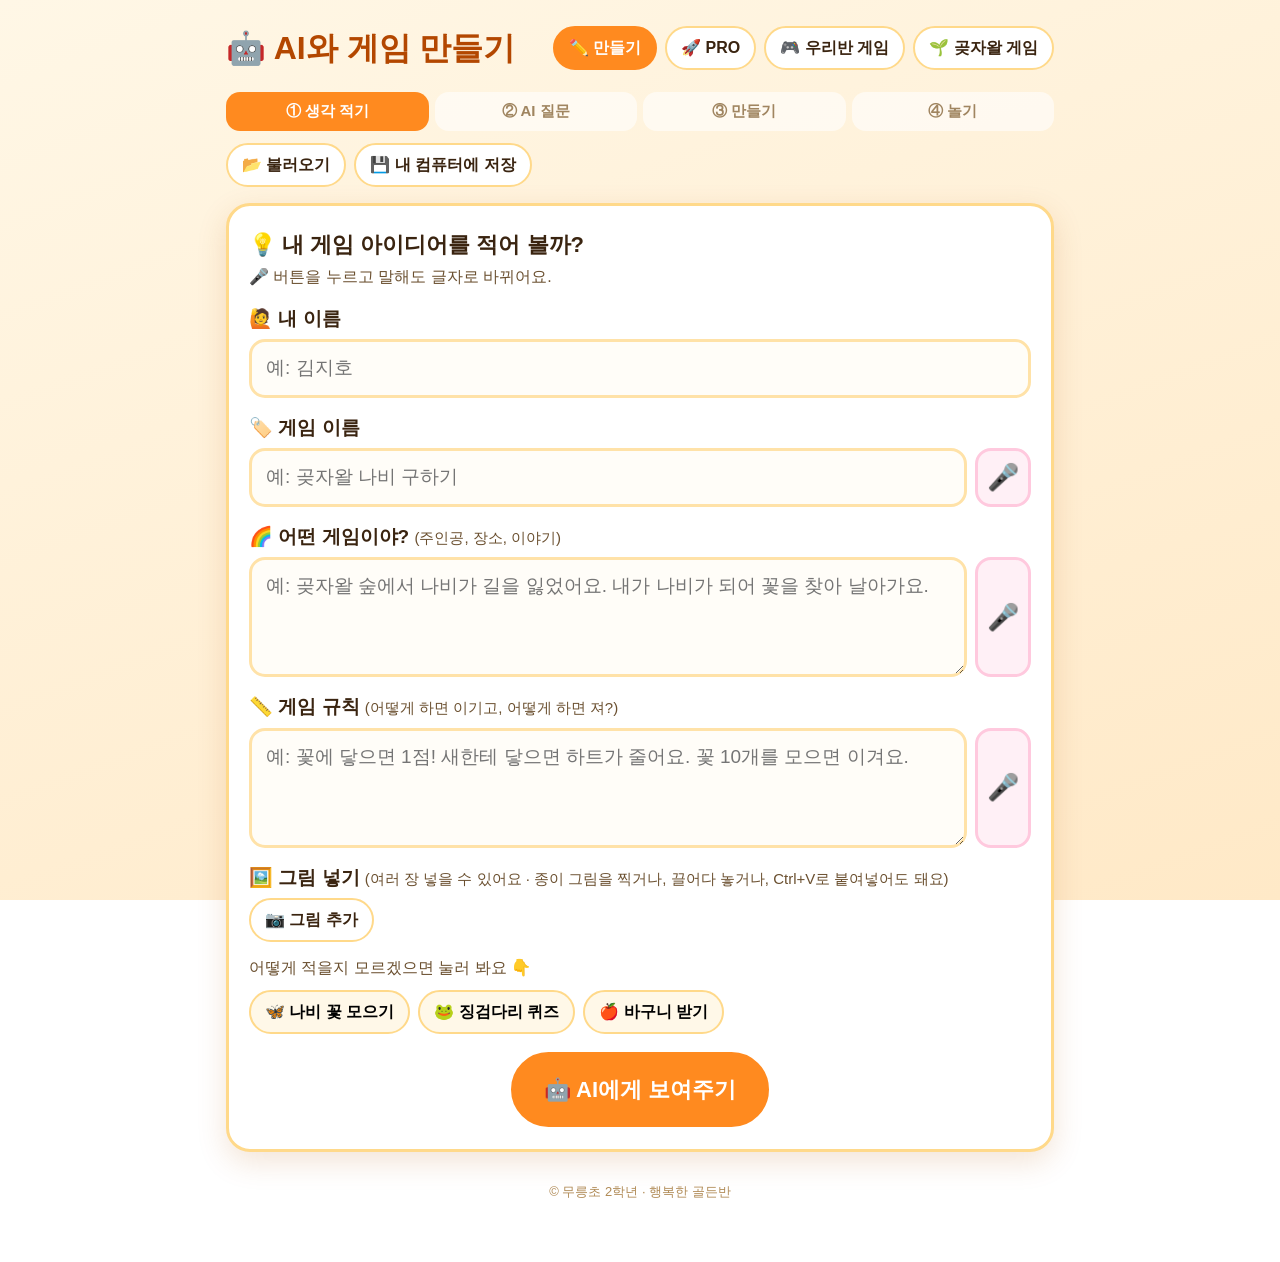
==== commit 3fb03baf: "game-maker: 스크립트/스타일에 버전 붙여 캐시된 예전 코드 방지 Co-Authored-By: Claude Opus 5.5 <noreply@anthropic.com>" ====
--- a/game-maker/index.html
+++ b/game-maker/index.html
@@ -4,13 +4,13 @@
 <meta charset="UTF-8" />
 <meta name="viewport" content="width=device-width, initial-scale=1.0" />
 <title>AI와 게임 만들기</title>
-<link rel="stylesheet" href="style.css" />
+<link rel="stylesheet" href="style.css?v=202610071046" />
 </head>
 <body data-mode="basic">
 <div class="wrap" id="app"></div>
 <div id="modals"></div>
 <script src="../supabase-config.js"></script>
-<script src="api.js"></script>
-<script src="maker.js"></script>
+<script src="api.js?v=202610071046"></script>
+<script src="maker.js?v=202610071046"></script>
 </body>
 </html>
--- a/game-maker/style.css
+++ b/game-maker/style.css
@@ -181,6 +181,12 @@
   background: repeating-conic-gradient(#f1e6d2 0% 25%, #fff 0% 50%) 50% / 16px 16px;
 }
 .imgthumb img { max-width: 100%; max-height: 100%; object-fit: contain; }
+.imgnum {
+  position: absolute; top: 6px; left: 6px; min-width: 26px; height: 26px; border-radius: 13px; padding: 0 6px;
+  background: var(--accent-2); color: #fff; font-size: 14px; font-weight: 800;
+  display: flex; align-items: center; justify-content: center;
+}
+#step1.dropping .card { outline: 4px dashed var(--accent-2); outline-offset: 4px; }
 .imgx {
   position: absolute; top: 6px; right: 6px; width: 30px; height: 30px; border-radius: 50%;
   background: rgba(58, 36, 16, .7); color: #fff; font-size: 15px; font-weight: 800;
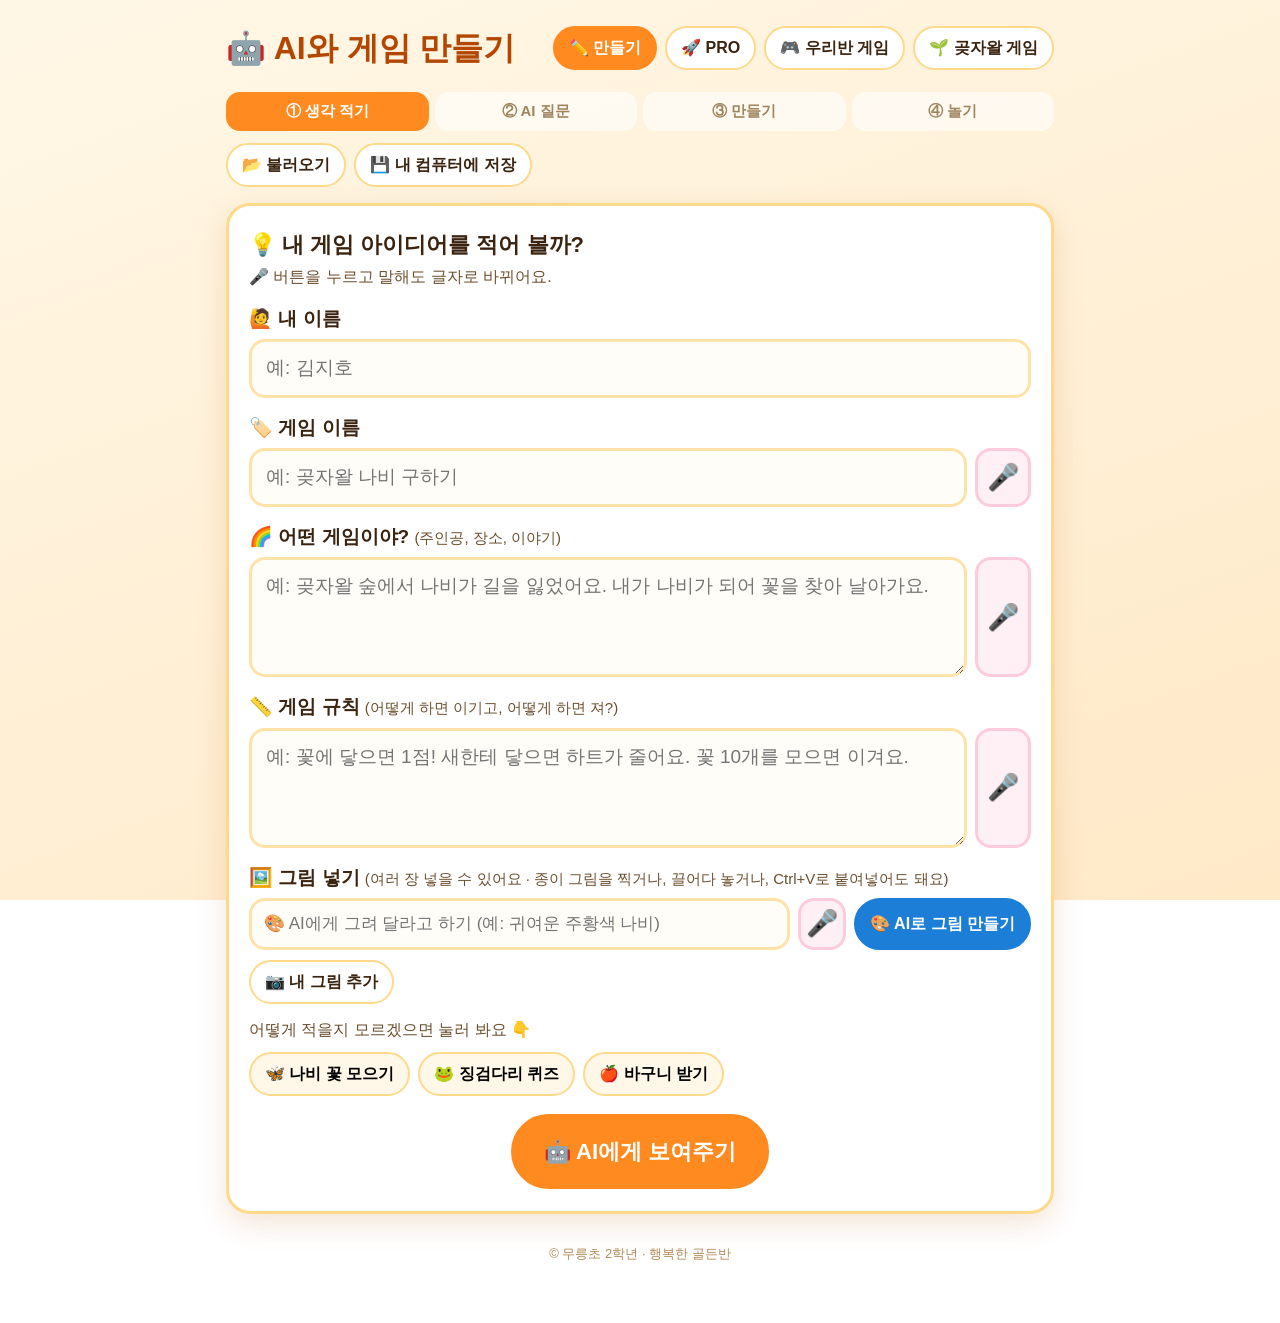
==== commit 94f59609: "game-maker: Gemini로 게임 그림 만들기 - ① 단계에 "🎨 AI로 그림 만들기": 아이가 설명하면 Gemini(나노 바나나)가 그림을 그려 그림 칸에 추가 - 캐릭터" ====
--- a/game-maker/index.html
+++ b/game-maker/index.html
@@ -4,13 +4,13 @@
 <meta charset="UTF-8" />
 <meta name="viewport" content="width=device-width, initial-scale=1.0" />
 <title>AI와 게임 만들기</title>
-<link rel="stylesheet" href="style.css?v=202610071046" />
+<link rel="stylesheet" href="style.css?v=202610071107" />
 </head>
 <body data-mode="basic">
 <div class="wrap" id="app"></div>
 <div id="modals"></div>
 <script src="../supabase-config.js"></script>
-<script src="api.js?v=202610071046"></script>
-<script src="maker.js?v=202610071046"></script>
+<script src="api.js?v=202610071107"></script>
+<script src="maker.js?v=202610071107"></script>
 </body>
 </html>
--- a/game-maker/style.css
+++ b/game-maker/style.css
@@ -169,6 +169,9 @@
 .btn.small { padding: 8px 14px; font-size: 16px; border-width: 2px; }
 
 /* 그림 넣기 */
+.genrow { display: flex; gap: 8px; align-items: stretch; margin-bottom: 10px; flex-wrap: wrap; }
+.genrow input[type=text] { flex: 1 1 220px; min-width: 0; font-size: 17px; padding: 10px 12px; }
+.genrow .mic { width: 48px; }
 .imgs { display: flex; gap: 12px; flex-wrap: wrap; margin-bottom: 10px; }
 .imgs:empty { display: none; }
 .imgcard {
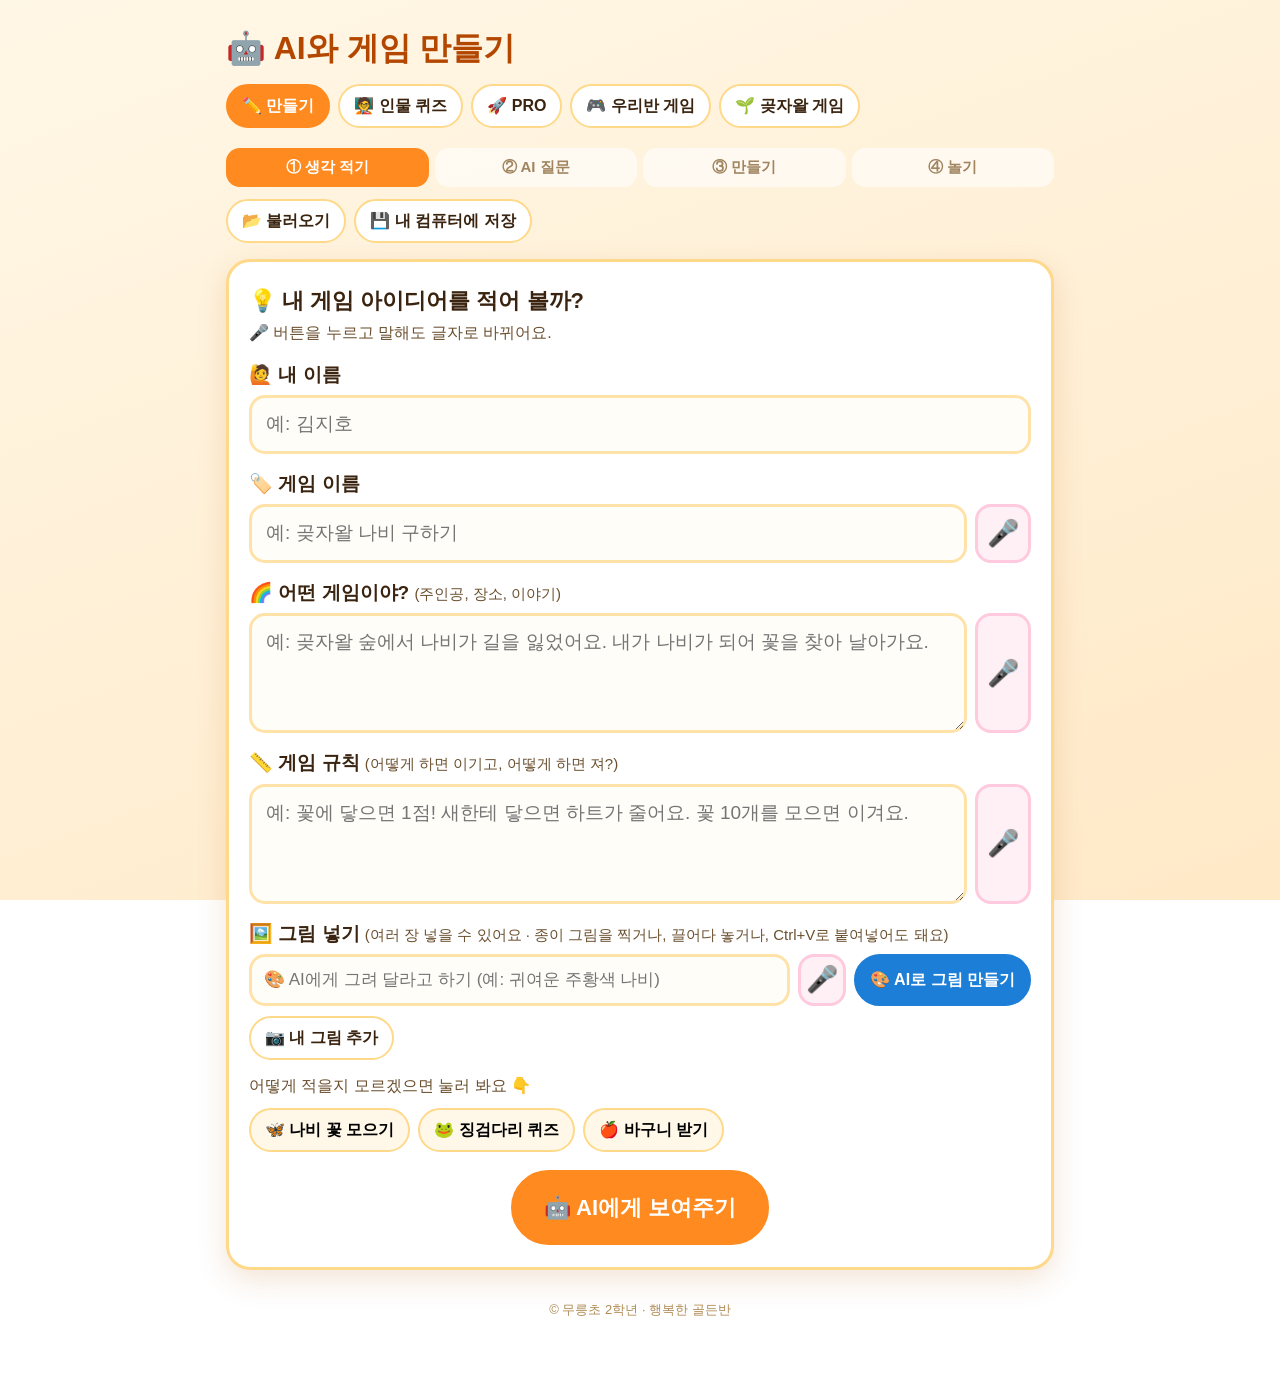
==== commit fb6af8cb: "game-maker: 인물 퀴즈 게임 만들기 화면 추가 (game-maker/quiz/) - 인물 10명(세종대왕·정조·장영실·최무선·문익점·김만덕·김홍도·신사임당·김정호·김구) " ====
--- a/game-maker/index.html
+++ b/game-maker/index.html
@@ -4,13 +4,13 @@
 <meta charset="UTF-8" />
 <meta name="viewport" content="width=device-width, initial-scale=1.0" />
 <title>AI와 게임 만들기</title>
-<link rel="stylesheet" href="style.css?v=202610071107" />
+<link rel="stylesheet" href="style.css?v=202610071400" />
 </head>
 <body data-mode="basic">
 <div class="wrap" id="app"></div>
 <div id="modals"></div>
 <script src="../supabase-config.js"></script>
-<script src="api.js?v=202610071107"></script>
-<script src="maker.js?v=202610071107"></script>
+<script src="api.js?v=202610071400"></script>
+<script src="maker.js?v=202610071400"></script>
 </body>
 </html>
--- a/game-maker/style.css
+++ b/game-maker/style.css
@@ -224,3 +224,84 @@
   .steps .s { font-size: 13px; }
   .btn.big { width: 100%; }
 }
+
+/* 참고 게임 */
+.refrow { margin-top: 12px; padding: 10px 12px; border: 2px dashed var(--line); border-radius: 14px; }
+.refchosen { margin-top: 8px; font-weight: 700; color: var(--green); display: flex; align-items: center; gap: 8px; flex-wrap: wrap; }
+.modal.wide { max-width: 560px; }
+.reflist { max-height: 55vh; overflow-y: auto; display: flex; flex-direction: column; gap: 6px; margin-top: 12px; text-align: left; }
+.refitem {
+  background: #fff; border: 2px solid var(--line); border-radius: 12px; padding: 10px 12px;
+  font-size: 16px; font-weight: 700; text-align: left;
+}
+.refitem:hover { background: #fff8e8; }
+
+/* 갤러리 카드 버튼 */
+.gwrap { display: flex; flex-direction: column; gap: 6px; }
+.gwrap .gcard { flex: 1; }
+.gact { display: flex; gap: 6px; justify-content: center; }
+.gact .btn.small { font-size: 14px; padding: 6px 10px; }
+.gcard .date { color: var(--ink-faint); font-size: 12px; margin-top: 6px; }
+
+/* 인물 퀴즈 */
+body.quiz {
+  --bg1: #e7f5ff; --bg2: #d0ebff;
+  --accent: #1864ab; --accent-2: #1c7ed6; --line: #a5d8ff;
+  --shadow: 0 10px 30px rgba(24, 100, 171, 0.16);
+}
+body.quiz input[type=text], body.quiz textarea { border-color: #d0ebff; background: #f8fcff; }
+body.quiz .steps .s.done { background: #d0ebff; color: var(--accent); }
+body.quiz .q { border-top-color: #d0ebff; }
+body.quiz .choice { border-color: #d0ebff; }
+body.quiz .imgcard { border-color: #d0ebff; background: #f8fcff; }
+body.quiz .bar { background: #d0ebff; }
+body.quiz .chip { background: #f1f8ff; }
+body.quiz footer { color: #4dabf7; }
+.quiz-banner { background: linear-gradient(90deg, #1864ab, #1c7ed6); box-shadow: 0 8px 24px rgba(24, 100, 171, .3); }
+
+.qzpick { display: flex; gap: 8px; flex-wrap: wrap; }
+.qzchip {
+  background: #fff; border: 3px solid var(--line); padding: 8px 14px; border-radius: 999px;
+  font-size: 17px; font-weight: 800; color: var(--ink-faint);
+}
+.qzchip.on { background: var(--accent-2); border-color: var(--accent-2); color: #fff; }
+.qzcount { margin-left: auto; align-self: center; font-weight: 700; }
+
+details.qzp { margin-top: 10px; border: 3px solid var(--line); border-radius: 18px; background: #fff; overflow: hidden; }
+details.qzp > summary {
+  list-style: none; cursor: pointer; padding: 12px 16px; display: flex; flex-wrap: wrap; align-items: baseline; gap: 4px 10px;
+}
+details.qzp > summary::-webkit-details-marker { display: none; }
+details.qzp > summary::after { content: "✏️ 고치기"; margin-left: auto; font-size: 14px; color: var(--accent); font-weight: 700; }
+details.qzp[open] > summary::after { content: "▲ 접기"; }
+details.qzp[open] > summary { background: #f1f8ff; border-bottom: 2px solid var(--line); }
+.qzname { font-weight: 800; font-size: 19px; }
+.qzsub { color: var(--ink-soft); font-size: 14px; }
+.qzbody { padding: 12px 14px 16px; }
+.qzlabel { display: block; font-weight: 800; margin: 10px 0 6px; }
+.qzlabel .sub { font-weight: 400; color: var(--ink-soft); font-size: 14px; }
+textarea.qzfacts { min-height: 110px; font-size: 16px; }
+.qzq { border: 2px dashed var(--line); border-radius: 14px; padding: 10px 12px; margin-top: 10px; display: flex; flex-direction: column; gap: 8px; }
+.qzq input[type=text] { font-size: 17px; padding: 9px 12px; border-width: 2px; border-radius: 12px; }
+.qzhead { display: flex; align-items: center; gap: 8px; }
+.qztag { font-size: 13px; font-weight: 700; padding: 2px 8px; border-radius: 999px; background: #e7f5ff; color: #1864ab; }
+.qztag-ppt { background: #fff3bf; color: #8f5e00; }
+.qztag-fix { background: #ffe8cc; color: #b34700; }
+.qztag-add { background: #d3f9d8; color: #2b8a3e; }
+.qztag-kid { background: #f3d9fa; color: #862e9c; }
+.qzdel { margin-left: auto; background: none; font-size: 20px; padding: 2px 6px; border-radius: 8px; }
+.qzdel:hover { background: #fff5f5; }
+.qznote { font-size: 13px; color: var(--ink-faint); margin-top: -4px; }
+.qzchoices { display: grid; grid-template-columns: repeat(auto-fill, minmax(220px, 1fr)); gap: 6px; }
+.qzc { display: flex; align-items: center; gap: 6px; padding: 4px 6px; border-radius: 12px; border: 2px solid transparent; }
+.qzc.right { border-color: var(--green); background: #ebfbee; }
+.qzc input[type=radio] { width: 22px; height: 22px; flex: none; accent-color: var(--green); }
+.qzc input[type=text] { flex: 1; min-width: 0; }
+.qzox { font-size: 22px; font-weight: 800; padding: 0 10px; }
+.qzx { background: none; color: var(--ink-faint); font-size: 16px; padding: 4px; }
+.qzfoot { display: flex; align-items: center; gap: 8px; flex-wrap: wrap; }
+.qzfoot .hint { font-size: 13px; }
+.qzq input.qzex { font-size: 15px; background: #fffef3; }
+
+.checks { background: #fff9db; border: 3px solid #ffe066; border-radius: 18px; padding: 12px 16px; margin: 4px 0 8px; }
+.checks ul { margin: 6px 0 4px 20px; font-size: 16px; }
